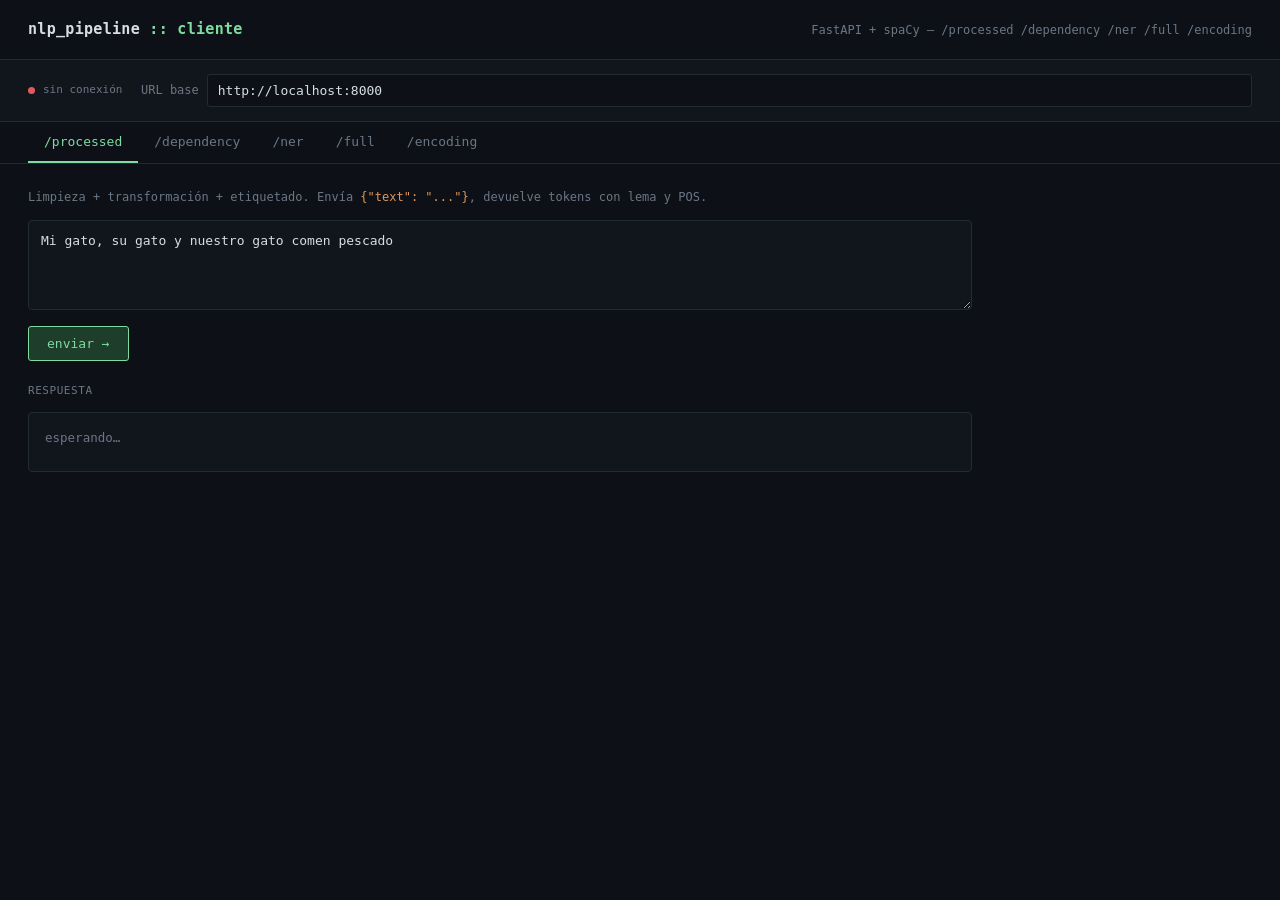
==== app/client.html @ b9f9b83d "nuevo html" ====
<!DOCTYPE html>
<html lang="es">
<head>
<meta charset="UTF-8">
<meta name="viewport" content="width=device-width, initial-scale=1.0">
<title>nlp_pipeline :: cliente</title>
<style>
  :root{
    --bg:#0d1117;
    --panel:#11161d;
    --line:#232a34;
    --ink:#d6dde5;
    --dim:#6b7685;
    --accent:#7fdba0;
    --accent-dim:#1f3d2b;
    --warn:#e0975a;
    --mono:'IBM Plex Mono','SF Mono',Consolas,monospace;
  }
  *{box-sizing:border-box;}
  body{
    margin:0;
    background:var(--bg);
    color:var(--ink);
    font-family:var(--mono);
    font-size:14px;
    line-height:1.5;
  }
  .top{
    border-bottom:1px solid var(--line);
    padding:18px 28px;
    display:flex;
    align-items:baseline;
    justify-content:space-between;
    flex-wrap:wrap;
    gap:10px;
  }
  .top h1{
    margin:0;
    font-size:15px;
    font-weight:600;
    letter-spacing:.02em;
    color:var(--ink);
  }
  .top h1 span{color:var(--accent);}
  .top .sub{color:var(--dim); font-size:12px;}
  .base-row{
    display:flex; gap:8px; align-items:center;
    padding:14px 28px;
    border-bottom:1px solid var(--line);
    background:var(--panel);
    flex-wrap:wrap;
  }
  .base-row label{color:var(--dim); font-size:12px;}
  .base-row input{
    flex:1; min-width:220px;
    background:var(--bg);
    border:1px solid var(--line);
    color:var(--ink);
    font-family:var(--mono);
    font-size:13px;
    padding:8px 10px;
    border-radius:3px;
  }
  .base-row input:focus{outline:1px solid var(--accent); border-color:var(--accent);}
  .dot{width:7px; height:7px; border-radius:50%; background:var(--dim); flex-shrink:0;}
  .dot.ok{background:var(--accent);}
  .dot.bad{background:#e2585e;}
  .status-txt{color:var(--dim); font-size:11px; min-width:90px;}

  nav{
    display:flex;
    border-bottom:1px solid var(--line);
    padding:0 28px;
    overflow-x:auto;
  }
  nav button{
    background:none; border:none;
    color:var(--dim);
    font-family:var(--mono);
    font-size:13px;
    padding:12px 16px;
    cursor:pointer;
    border-bottom:2px solid transparent;
    white-space:nowrap;
  }
  nav button:hover{color:var(--ink);}
  nav button.active{color:var(--accent); border-bottom-color:var(--accent);}

  main{padding:24px 28px 60px; max-width:1000px;}
  .route{display:none;}
  .route.active{display:block;}
  .route .desc{color:var(--dim); font-size:12px; margin-bottom:14px;}
  .route .desc code{color:var(--warn);}

  textarea{
    width:100%;
    background:var(--panel);
    border:1px solid var(--line);
    color:var(--ink);
    font-family:var(--mono);
    font-size:13px;
    padding:12px;
    border-radius:4px;
    resize:vertical;
    min-height:90px;
  }
  textarea:focus{outline:none; border-color:var(--accent);}

  .method-row{display:flex; gap:8px; margin:10px 0 14px;}
  .method-row select{
    background:var(--panel);
    border:1px solid var(--line);
    color:var(--ink);
    font-family:var(--mono);
    font-size:13px;
    padding:8px 10px;
    border-radius:3px;
  }

  button.send{
    background:var(--accent-dim);
    color:var(--accent);
    border:1px solid var(--accent);
    font-family:var(--mono);
    font-size:13px;
    padding:9px 18px;
    border-radius:3px;
    cursor:pointer;
  }
  button.send:hover{background:var(--accent); color:#04170c;}
  button.send:disabled{opacity:.4; cursor:default;}

  .corpus-list{display:flex; flex-direction:column; gap:6px; margin-bottom:10px;}
  .corpus-list input{
    background:var(--panel);
    border:1px solid var(--line);
    color:var(--ink);
    font-family:var(--mono);
    font-size:13px;
    padding:8px 10px;
    border-radius:3px;
  }
  .corpus-actions{display:flex; gap:8px; margin-bottom:14px;}
  .corpus-actions button{
    background:none;
    border:1px solid var(--line);
    color:var(--dim);
    font-family:var(--mono);
    font-size:12px;
    padding:5px 10px;
    border-radius:3px;
    cursor:pointer;
  }
  .corpus-actions button:hover{color:var(--ink); border-color:var(--dim);}

  .out-head{
    display:flex; justify-content:space-between; align-items:center;
    color:var(--dim); font-size:11px; margin:22px 0 8px;
    text-transform:uppercase; letter-spacing:.05em;
  }
  pre.out{
    background:var(--panel);
    border:1px solid var(--line);
    border-radius:4px;
    padding:16px;
    overflow-x:auto;
    color:var(--ink);
    font-size:12.5px;
    min-height:60px;
    white-space:pre-wrap;
    word-break:break-word;
  }
  pre.out .err{color:#e2585e;}
  pre.out.empty{color:var(--dim);}
</style>
</head>
<body>

<div class="top">
  <h1>nlp_pipeline <span>:: cliente</span></h1>
  <div class="sub">FastAPI + spaCy — /processed /dependency /ner /full /encoding</div>
</div>

<div class="base-row">
  <span class="dot" id="statusDot"></span>
  <span class="status-txt" id="statusTxt">sin probar</span>
  <label for="baseUrl">URL base</label>
  <input id="baseUrl" type="text" placeholder="http://TU-IP-PUBLICA:8000" value="http://localhost:8000">
</div>

<nav id="tabs">
  <button data-route="processed" class="active">/processed</button>
  <button data-route="dependency">/dependency</button>
  <button data-route="ner">/ner</button>
  <button data-route="full">/full</button>
  <button data-route="encoding">/encoding</button>
</nav>

<main>

  <section class="route active" id="route-processed">
    <div class="desc">Limpieza + transformación + etiquetado. Envía <code>{"text": "..."}</code>, devuelve tokens con lema y POS.</div>
    <textarea data-text placeholder="Mi gato, su gato y nuestro gato comen pescado">Mi gato, su gato y nuestro gato comen pescado</textarea>
    <div class="method-row"><button class="send" data-endpoint="processed">enviar →</button></div>
    <div class="out-head">respuesta<span></span></div>
    <pre class="out empty" data-out="processed">esperando…</pre>
  </section>

  <section class="route" id="route-dependency">
    <div class="desc">Análisis de dependencias sintácticas: quién es sujeto, objeto, y de qué depende cada palabra.</div>
    <textarea data-text placeholder="El caballo corre muy rapido">El caballo corre muy rapido</textarea>
    <div class="method-row"><button class="send" data-endpoint="dependency">enviar →</button></div>
    <div class="out-head">respuesta<span></span></div>
    <pre class="out empty" data-out="dependency">esperando…</pre>
  </section>

  <section class="route" id="route-ner">
    <div class="desc">Entidades nombradas: personas, lugares, organizaciones.</div>
    <textarea data-text placeholder="Juan comio en Bogota">Juan comio en Bogota</textarea>
    <div class="method-row"><button class="send" data-endpoint="ner">enviar →</button></div>
    <div class="out-head">respuesta<span></span></div>
    <pre class="out empty" data-out="ner">esperando…</pre>
  </section>

  <section class="route" id="route-full">
    <div class="desc">Corre processed + dependency + ner sobre el mismo texto, en una sola respuesta.</div>
    <textarea data-text placeholder="Juan comio pescado en Bogota">Juan comio pescado en Bogota</textarea>
    <div class="method-row"><button class="send" data-endpoint="full">enviar →</button></div>
    <div class="out-head">respuesta<span></span></div>
    <pre class="out empty" data-out="full">esperando…</pre>
  </section>

  <section class="route" id="route-encoding">
    <div class="desc">Codifica un corpus (varios documentos). Elige el método y edita las filas del corpus.</div>
    <div class="method-row">
      <select id="encodingMethod">
        <option value="tfidf" selected>tfidf</option>
        <option value="bow">bow</option>
        <option value="onehot">onehot</option>
      </select>
    </div>
    <div class="corpus-list" id="corpusList">
      <input type="text" value="Mi gato, su gato y nuestro gato comen pescado">
      <input type="text" value="Juan comio en Bogota">
      <input type="text" value="El caballo corre muy rapido">
    </div>
    <div class="corpus-actions">
      <button id="addDoc">+ agregar documento</button>
      <button id="removeDoc">− quitar último</button>
    </div>
    <div class="method-row"><button class="send" data-endpoint="encoding">enviar →</button></div>
    <div class="out-head">respuesta<span></span></div>
    <pre class="out empty" data-out="encoding">esperando…</pre>
  </section>

</main>

<script>
  const tabs = document.querySelectorAll('#tabs button');
  const routes = document.querySelectorAll('.route');
  tabs.forEach(btn => {
    btn.addEventListener('click', () => {
      tabs.forEach(b => b.classList.remove('active'));
      routes.forEach(r => r.classList.remove('active'));
      btn.classList.add('active');
      document.getElementById('route-' + btn.dataset.route).classList.add('active');
    });
  });

  const baseUrlInput = document.getElementById('baseUrl');
  const statusDot = document.getElementById('statusDot');
  const statusTxt = document.getElementById('statusTxt');

  function getBase(){
    return baseUrlInput.value.trim().replace(/\/$/, '');
  }

  async function pingHealth(){
    try{
      const res = await fetch(getBase() + '/', { method: 'GET' });
      if(res.ok){
        statusDot.className = 'dot ok';
        statusTxt.textContent = 'conectado';
      } else {
        statusDot.className = 'dot bad';
        statusTxt.textContent = 'HTTP ' + res.status;
      }
    } catch(e){
      statusDot.className = 'dot bad';
      statusTxt.textContent = 'sin conexión';
    }
  }
  baseUrlInput.addEventListener('change', pingHealth);
  pingHealth();

  // corpus dinámico para /encoding
  document.getElementById('addDoc').addEventListener('click', () => {
    const input = document.createElement('input');
    input.type = 'text';
    input.placeholder = 'nuevo documento…';
    document.getElementById('corpusList').appendChild(input);
  });
  document.getElementById('removeDoc').addEventListener('click', () => {
    const list = document.getElementById('corpusList');
    if(list.children.length > 1) list.removeChild(list.lastElementChild);
  });

  async function send(endpoint){
    const btn = document.querySelector(`.send[data-endpoint="${endpoint}"]`);
    const out = document.querySelector(`[data-out="${endpoint}"]`);
    btn.disabled = true;
    out.classList.remove('empty');
    out.textContent = 'esperando respuesta…';

    let body;
    if(endpoint === 'encoding'){
      const corpus = Array.from(document.querySelectorAll('#corpusList input'))
                           .map(i => i.value.trim()).filter(Boolean);
      const method = document.getElementById('encodingMethod').value;
      body = JSON.stringify({ corpus, method });
    } else {
      const text = document.querySelector(`#route-${endpoint} textarea[data-text]`).value.trim();
      body = JSON.stringify({ text });
    }

    try{
      const res = await fetch(getBase() + '/' + endpoint, {
        method: 'POST',
        headers: { 'Content-Type': 'application/json' },
        body
      });
      const data = await res.json();
      out.textContent = JSON.stringify(data, null, 2);
      if(!res.ok) out.innerHTML = `<span class="err">HTTP ${res.status}</span>\n` + JSON.stringify(data, null, 2);
    } catch(e){
      out.innerHTML = `<span class="err">Error de red: ${e.message}</span>\n\n¿Corriste uvicorn? ¿El puerto está abierto en el Security Group?`;
    } finally {
      btn.disabled = false;
    }
  }

  document.querySelectorAll('.send').forEach(btn => {
    btn.addEventListener('click', () => send(btn.dataset.endpoint));
  });
</script>

</body>
</html>
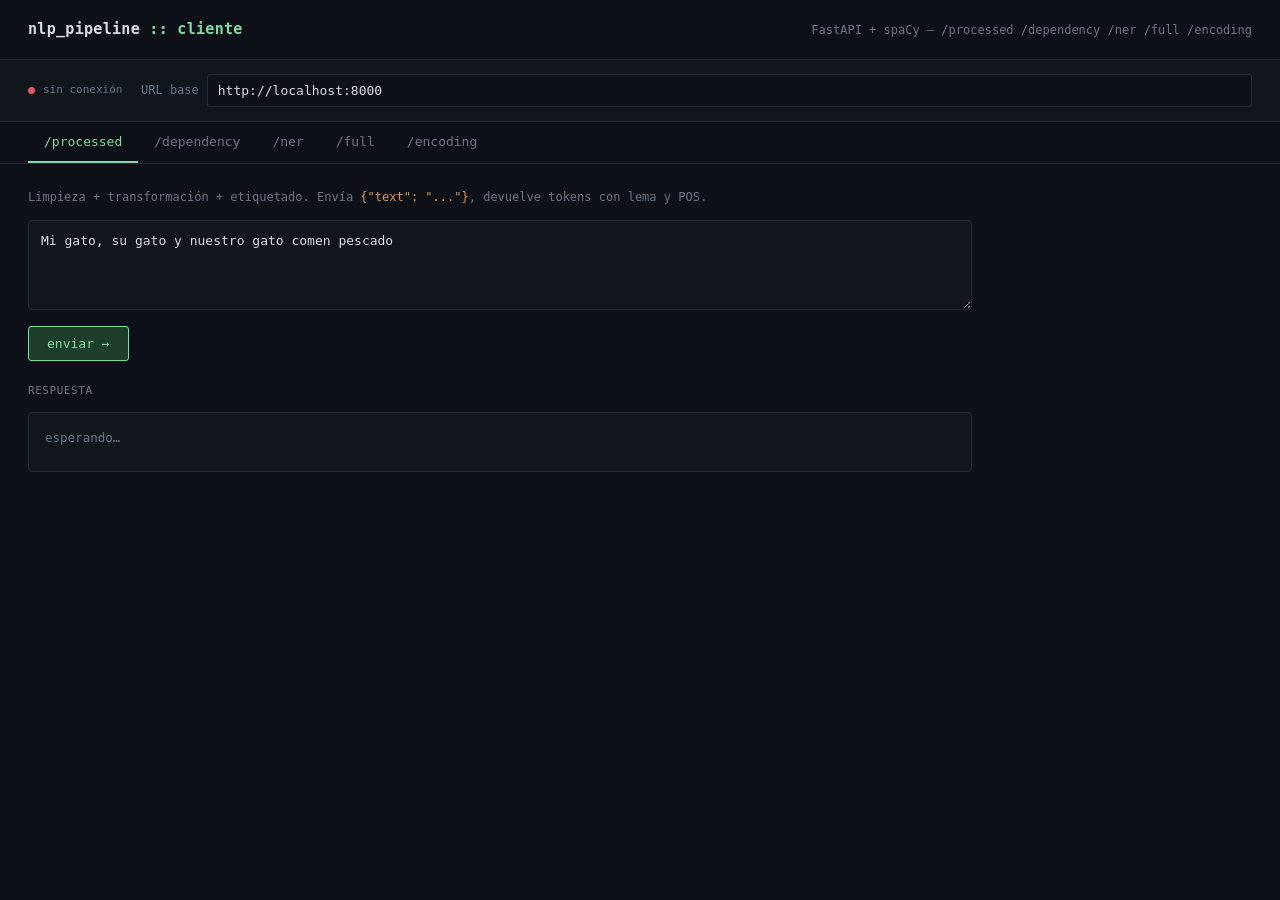
==== commit 0f32c7fe: "arbol de dependencias" ====
--- a/app/client.html
+++ b/app/client.html
@@ -172,6 +172,28 @@
   }
   pre.out .err{color:#e2585e;}
   pre.out.empty{color:var(--dim);}
+
+  .tree-preview{
+    margin-top: 14px;
+    display: flex;
+    flex-direction: column;
+    gap: 12px;
+  }
+  .tree-card{
+    background: #ffffff;
+    border: 1px solid var(--line);
+    border-radius: 4px;
+    padding: 12px 16px;
+    overflow-x: auto;
+    color: #111111;
+  }
+  .tree-card-title{
+    font-size: 11px;
+    color: #555555;
+    margin-bottom: 8px;
+    font-weight: 600;
+    text-transform: uppercase;
+  }
 </style>
 </head>
 <body>
@@ -207,10 +229,11 @@
   </section>
 
   <section class="route" id="route-dependency">
-    <div class="desc">Análisis de dependencias sintácticas: quién es sujeto, objeto, y de qué depende cada palabra.</div>
+    <div class="desc">Análisis de dependencias sintácticas: quién es sujeto, objeto, y de qué depende cada palabra. Incluye árbol visual generado con displaCy.</div>
     <textarea data-text placeholder="El caballo corre muy rapido">El caballo corre muy rapido</textarea>
     <div class="method-row"><button class="send" data-endpoint="dependency">enviar →</button></div>
-    <div class="out-head">respuesta<span></span></div>
+    <div class="tree-preview" id="trees-dependency"></div>
+    <div class="out-head">respuesta json<span></span></div>
     <pre class="out empty" data-out="dependency">esperando…</pre>
   </section>
 
@@ -226,7 +249,8 @@
     <div class="desc">Corre processed + dependency + ner sobre el mismo texto, en una sola respuesta.</div>
     <textarea data-text placeholder="Juan comio pescado en Bogota">Juan comio pescado en Bogota</textarea>
     <div class="method-row"><button class="send" data-endpoint="full">enviar →</button></div>
-    <div class="out-head">respuesta<span></span></div>
+    <div class="tree-preview" id="trees-full"></div>
+    <div class="out-head">respuesta json<span></span></div>
     <pre class="out empty" data-out="full">esperando…</pre>
   </section>
 
@@ -308,6 +332,9 @@
   async function send(endpoint){
     const btn = document.querySelector(`.send[data-endpoint="${endpoint}"]`);
     const out = document.querySelector(`[data-out="${endpoint}"]`);
+    const treeBox = document.getElementById(`trees-${endpoint}`);
+    if(treeBox) treeBox.innerHTML = '';
+
     btn.disabled = true;
     out.classList.remove('empty');
     out.textContent = 'esperando respuesta…';
@@ -331,6 +358,25 @@
       });
       const data = await res.json();
       out.textContent = JSON.stringify(data, null, 2);
+
+      if(treeBox){
+        const arboles = data.arboles || (data.dependencias && data.dependencias.arboles);
+        if(Array.isArray(arboles) && arboles.length > 0){
+          arboles.forEach((item, i) => {
+            const card = document.createElement('div');
+            card.className = 'tree-card';
+            const title = document.createElement('div');
+            title.className = 'tree-card-title';
+            title.textContent = `Árbol de dependencias — Oración ${i + 1}: "${item.oracion}"`;
+            const svgDiv = document.createElement('div');
+            svgDiv.innerHTML = item.svg;
+            card.appendChild(title);
+            card.appendChild(svgDiv);
+            treeBox.appendChild(card);
+          });
+        }
+      }
+
       if(!res.ok) out.innerHTML = `<span class="err">HTTP ${res.status}</span>\n` + JSON.stringify(data, null, 2);
     } catch(e){
       out.innerHTML = `<span class="err">Error de red: ${e.message}</span>\n\n¿Corriste uvicorn? ¿El puerto está abierto en el Security Group?`;
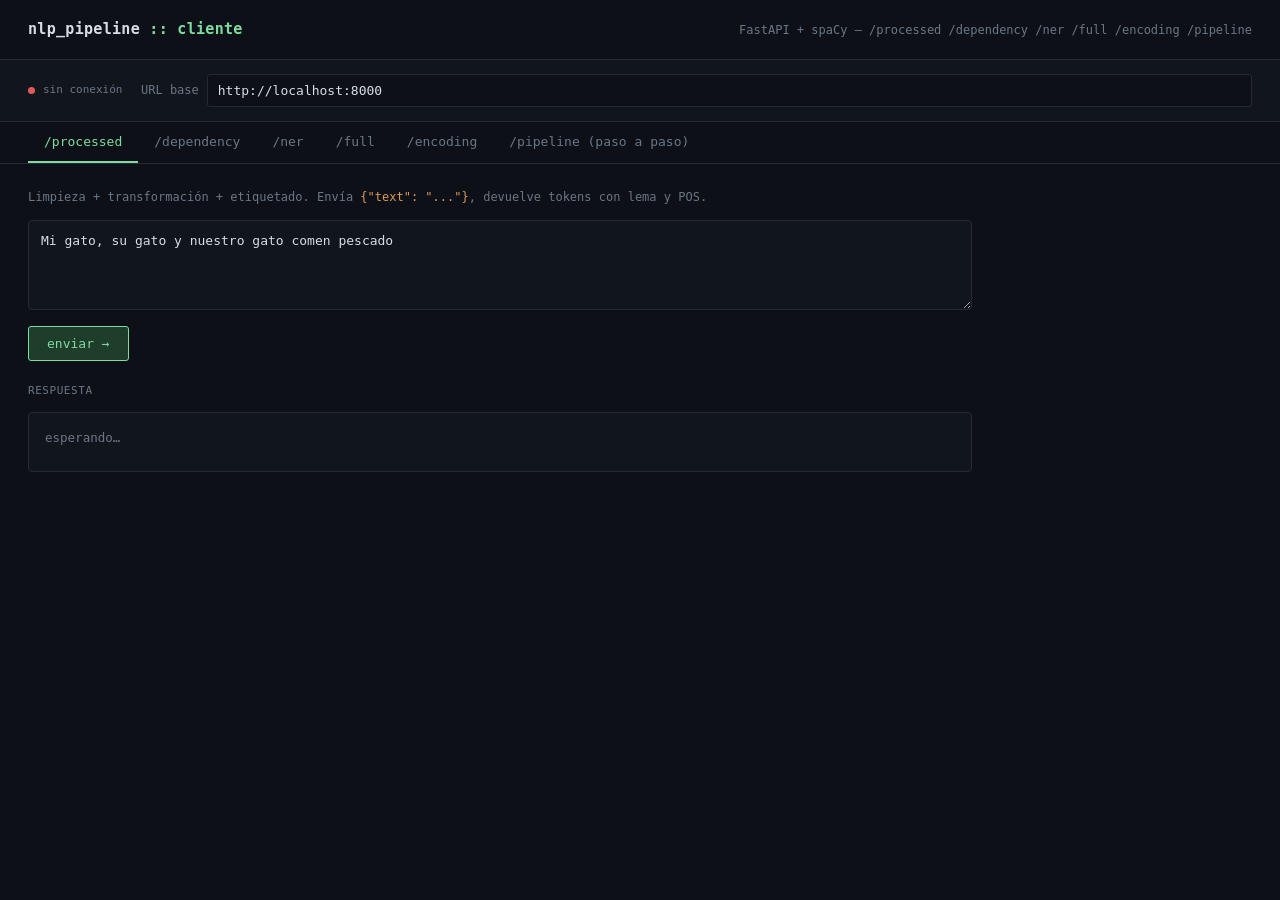
==== commit 754ba8c1: "flujo completo" ====
--- a/app/client.html
+++ b/app/client.html
@@ -194,13 +194,98 @@
     font-weight: 600;
     text-transform: uppercase;
   }
+
+  /* Paso a paso visual para /pipeline */
+  .step-container{
+    margin-top: 18px;
+    display: flex;
+    flex-direction: column;
+    gap: 18px;
+  }
+  .doc-step-card{
+    background: var(--panel);
+    border: 1px solid var(--line);
+    border-radius: 6px;
+    padding: 16px 20px;
+  }
+  .doc-step-header{
+    font-size: 13px;
+    font-weight: 600;
+    color: var(--accent);
+    margin-bottom: 12px;
+    display: flex;
+    justify-content: space-between;
+    align-items: center;
+    border-bottom: 1px solid var(--line);
+    padding-bottom: 8px;
+  }
+  .step-badge{
+    background: var(--accent-dim);
+    color: var(--accent);
+    font-size: 11px;
+    padding: 3px 8px;
+    border-radius: 3px;
+    font-weight: normal;
+  }
+  .step-section{
+    margin-top: 14px;
+  }
+  .step-title{
+    font-size: 11.5px;
+    color: var(--warn);
+    font-weight: 600;
+    text-transform: uppercase;
+    letter-spacing: .04em;
+    margin-bottom: 6px;
+  }
+  .token-chips{
+    display: flex;
+    flex-wrap: wrap;
+    gap: 6px;
+  }
+  .token-chip{
+    background: var(--bg);
+    border: 1px solid var(--line);
+    border-radius: 3px;
+    padding: 4px 8px;
+    font-size: 12px;
+  }
+  .token-chip .chip-tag{
+    color: var(--accent);
+    font-size: 10px;
+    margin-left: 4px;
+    font-weight: 600;
+  }
+  .matrix-table-wrap{
+    overflow-x: auto;
+    background: var(--bg);
+    border: 1px solid var(--line);
+    border-radius: 4px;
+    margin-top: 8px;
+  }
+  .matrix-table{
+    width: 100%;
+    border-collapse: collapse;
+    font-size: 12px;
+  }
+  .matrix-table th, .matrix-table td{
+    border: 1px solid var(--line);
+    padding: 8px 12px;
+    text-align: left;
+    white-space: nowrap;
+  }
+  .matrix-table th{
+    background: var(--panel);
+    color: var(--accent);
+    font-weight: 600;
+  }
 </style>
 </head>
 <body>
 
 <div class="top">
   <h1>nlp_pipeline <span>:: cliente</span></h1>
-  <div class="sub">FastAPI + spaCy — /processed /dependency /ner /full /encoding</div>
+  <div class="sub">FastAPI + spaCy — /processed /dependency /ner /full /encoding /pipeline</div>
 </div>
 
 <div class="base-row">
@@ -216,6 +301,7 @@
   <button data-route="ner">/ner</button>
   <button data-route="full">/full</button>
   <button data-route="encoding">/encoding</button>
+  <button data-route="pipeline">/pipeline (paso a paso)</button>
 </nav>
 
 <main>
@@ -277,6 +363,30 @@
     <pre class="out empty" data-out="encoding">esperando…</pre>
   </section>
 
+  <section class="route" id="route-pipeline">
+    <div class="desc"><strong>Pipeline integral paso a paso:</strong> Recibe un corpus completo y ejecuta todo el flujo NLP ordenadamente (<code>processed</code> ➔ <code>dependency</code> con árboles displaCy ➔ <code>ner</code> ➔ <code>full</code> ➔ <code>encoding</code> global).</div>
+    <div class="method-row">
+      <select id="pipelineMethod">
+        <option value="tfidf" selected>tfidf</option>
+        <option value="bow">bow</option>
+        <option value="onehot">onehot</option>
+      </select>
+    </div>
+    <div class="corpus-list" id="pipelineCorpusList">
+      <input type="text" value="Mi gato, su gato y nuestro gato comen pescado">
+      <input type="text" value="Juan comio en Bogota">
+      <input type="text" value="El caballo corre muy rapido">
+    </div>
+    <div class="corpus-actions">
+      <button id="pipelineAddDoc">+ agregar documento</button>
+      <button id="pipelineRemoveDoc">− quitar último</button>
+    </div>
+    <div class="method-row"><button class="send" data-endpoint="pipeline">ejecutar pipeline completo →</button></div>
+    <div class="step-container" id="pipeline-visual-container"></div>
+    <div class="out-head">respuesta json completa<span></span></div>
+    <pre class="out empty" data-out="pipeline">esperando…</pre>
+  </section>
+
 </main>
 
 <script>
@@ -329,21 +439,37 @@
     if(list.children.length > 1) list.removeChild(list.lastElementChild);
   });
 
+  // corpus dinámico para /pipeline
+  document.getElementById('pipelineAddDoc').addEventListener('click', () => {
+    const input = document.createElement('input');
+    input.type = 'text';
+    input.placeholder = 'nuevo documento…';
+    document.getElementById('pipelineCorpusList').appendChild(input);
+  });
+  document.getElementById('pipelineRemoveDoc').addEventListener('click', () => {
+    const list = document.getElementById('pipelineCorpusList');
+    if(list.children.length > 1) list.removeChild(list.lastElementChild);
+  });
+
   async function send(endpoint){
     const btn = document.querySelector(`.send[data-endpoint="${endpoint}"]`);
     const out = document.querySelector(`[data-out="${endpoint}"]`);
     const treeBox = document.getElementById(`trees-${endpoint}`);
+    const pipelineVisual = document.getElementById('pipeline-visual-container');
     if(treeBox) treeBox.innerHTML = '';
+    if(pipelineVisual && endpoint === 'pipeline') pipelineVisual.innerHTML = '';
 
     btn.disabled = true;
     out.classList.remove('empty');
     out.textContent = 'esperando respuesta…';
 
     let body;
-    if(endpoint === 'encoding'){
-      const corpus = Array.from(document.querySelectorAll('#corpusList input'))
+    if(endpoint === 'encoding' || endpoint === 'pipeline'){
+      const listId = endpoint === 'pipeline' ? 'pipelineCorpusList' : 'corpusList';
+      const methodId = endpoint === 'pipeline' ? 'pipelineMethod' : 'encodingMethod';
+      const corpus = Array.from(document.querySelectorAll(`#${listId} input`))
                            .map(i => i.value.trim()).filter(Boolean);
-      const method = document.getElementById('encodingMethod').value;
+      const method = document.getElementById(methodId).value;
       body = JSON.stringify({ corpus, method });
     } else {
       const text = document.querySelector(`#route-${endpoint} textarea[data-text]`).value.trim();
@@ -359,6 +485,7 @@
       const data = await res.json();
       out.textContent = JSON.stringify(data, null, 2);
 
+      // Render de arboles simples para /dependency y /full
       if(treeBox){
         const arboles = data.arboles || (data.dependencias && data.dependencias.arboles);
         if(Array.isArray(arboles) && arboles.length > 0){
@@ -377,6 +504,112 @@
         }
       }
 
+      // Render visual paso a paso para /pipeline
+      if(pipelineVisual && endpoint === 'pipeline' && data.paso_a_paso_documentos){
+        // Resumen general
+        const summary = document.createElement('div');
+        summary.className = 'doc-step-card';
+        summary.innerHTML = `
+          <div class="doc-step-header">
+            <span>RESUMEN DEL CORPUS</span>
+            <span class="step-badge">Método: ${data.resumen.metodo_codificacion.toUpperCase()}</span>
+          </div>
+          <div style="font-size:12px; color:var(--dim);">
+            Total de documentos procesados: <strong style="color:var(--ink);">${data.resumen.total_documentos}</strong> | 
+            Tamaño del vocabulario global: <strong style="color:var(--ink);">${data.resumen.tamano_vocabulario} lemas</strong>
+          </div>
+        `;
+        pipelineVisual.appendChild(summary);
+
+        // Desglose por documento
+        data.paso_a_paso_documentos.forEach(doc => {
+          const card = document.createElement('div');
+          card.className = 'doc-step-card';
+
+          const tokensHtml = doc.paso_1_processed.tokens_limpios.map(t => 
+            `<span class="token-chip">${t.texto_original} ➔ <em>${t.lema}</em> <span class="chip-tag">${t.pos}</span></span>`
+          ).join('');
+
+          let treesHtml = '';
+          if(doc.paso_2_dependency && Array.isArray(doc.paso_2_dependency.arboles)){
+            treesHtml = doc.paso_2_dependency.arboles.map((arb, idx) => `
+              <div class="tree-card" style="margin-top:8px;">
+                <div class="tree-card-title">Oración ${idx + 1}: "${arb.oracion}"</div>
+                <div>${arb.svg}</div>
+              </div>
+            `).join('');
+          }
+
+          let entsHtml = '<span style="color:var(--dim); font-size:12px;">No se detectaron entidades nombradas.</span>';
+          if(doc.paso_3_ner && doc.paso_3_ner.entidades && doc.paso_3_ner.entidades.length > 0){
+            entsHtml = doc.paso_3_ner.entidades.map(e => 
+              `<span class="token-chip" style="border-color:var(--warn);">${e.texto} <span class="chip-tag" style="color:var(--warn);">${e.etiqueta}</span></span>`
+            ).join('');
+          }
+
+          card.innerHTML = `
+            <div class="doc-step-header">
+              <span>DOCUMENTO ${doc.id}: "${doc.documento_original}"</span>
+            </div>
+            
+            <div class="step-section">
+              <div class="step-title">Paso 1: Procesamiento (Limpieza, Lematización y POS)</div>
+              <div class="token-chips">${tokensHtml || '<span style="color:var(--dim); font-size:12px;">Sin tokens procesados</span>'}</div>
+              <div style="margin-top:8px; font-size:12px; color:var(--dim);">Lemas limpios: <code>[${doc.paso_1_processed.lemas.join(', ')}]</code></div>
+            </div>
+
+            <div class="step-section">
+              <div class="step-title">Paso 2: Dependencias Sintácticas y Árboles (spaCy displaCy)</div>
+              <div>${treesHtml || '<span style="color:var(--dim); font-size:12px;">Sin árboles generados</span>'}</div>
+            </div>
+
+            <div class="step-section">
+              <div class="step-title">Paso 3: Reconocimiento de Entidades Nombradas (NER)</div>
+              <div class="token-chips">${entsHtml}</div>
+            </div>
+          `;
+          pipelineVisual.appendChild(card);
+        });
+
+        // Paso 5: Codificación de Corpus
+        if(data.paso_5_encoding_corpus){
+          const enc = data.paso_5_encoding_corpus;
+          const encCard = document.createElement('div');
+          encCard.className = 'doc-step-card';
+
+          const tableHeaders = enc.vocabulario.map(v => `<th>${v}</th>`).join('');
+          const tableRows = enc.documentos.map((d, i) => `
+            <tr>
+              <td><strong>Doc ${i + 1}</strong>: <em>${d.documento_original}</em></td>
+              ${d.vector.map(val => `<td>${val}</td>`).join('')}
+            </tr>
+          `).join('');
+
+          encCard.innerHTML = `
+            <div class="doc-step-header">
+              <span>PASO 5: CODIFICACIÓN DEL CORPUS COMPLETO (${enc.metodo.toUpperCase()})</span>
+            </div>
+            <div style="font-size:12px; color:var(--dim); margin-bottom:8px;">
+              Vocabulario construido: <code>[${enc.vocabulario.join(', ')}]</code>
+            </div>
+            <div class="matrix-table-wrap">
+              <table class="matrix-table">
+                <thead>
+                  <tr>
+                    <th>Documento</th>
+                    ${tableHeaders}
+                  </tr>
+                </thead>
+                <tbody>
+                  ${tableRows}
+                </tbody>
+              </table>
+            </div>
+          `;
+          pipelineVisual.appendChild(encCard);
+        }
+      }
+
       if(!res.ok) out.innerHTML = `<span class="err">HTTP ${res.status}</span>\n` + JSON.stringify(data, null, 2);
     } catch(e){
       out.innerHTML = `<span class="err">Error de red: ${e.message}</span>\n\n¿Corriste uvicorn? ¿El puerto está abierto en el Security Group?`;
